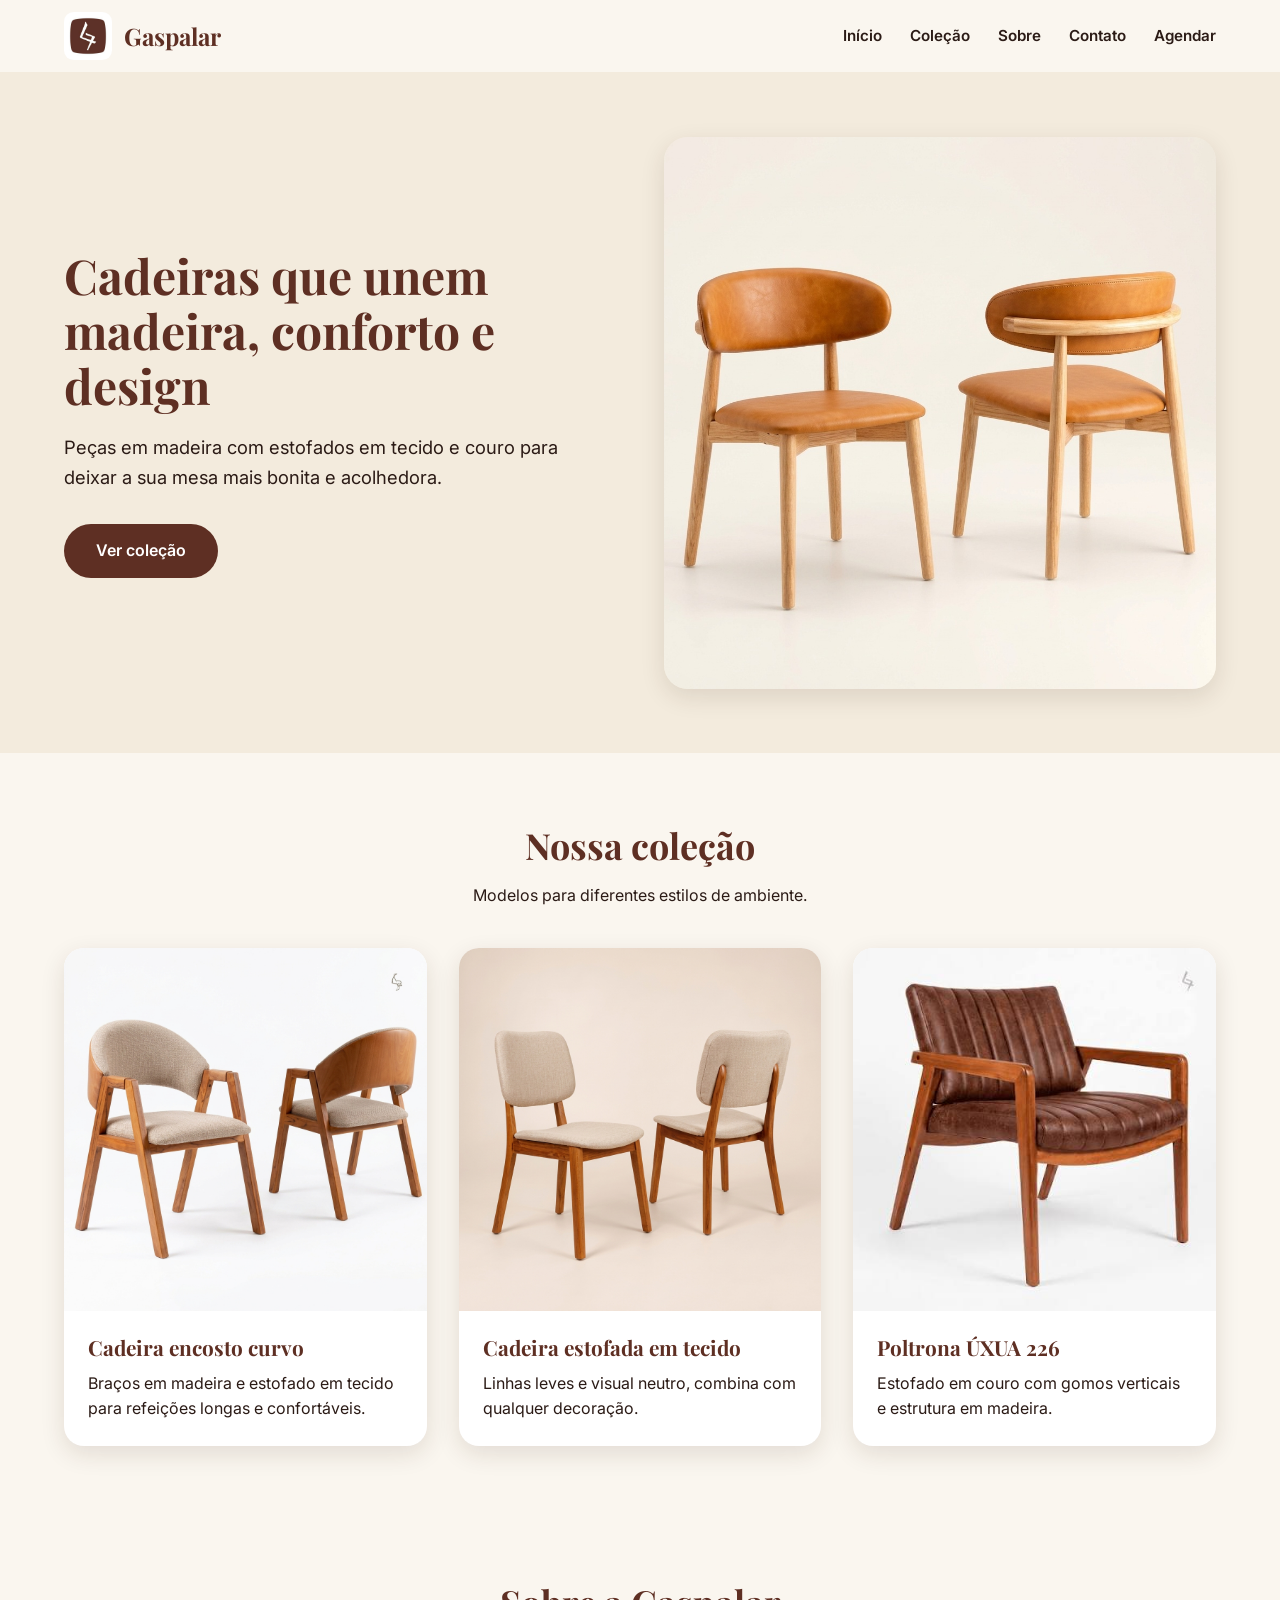
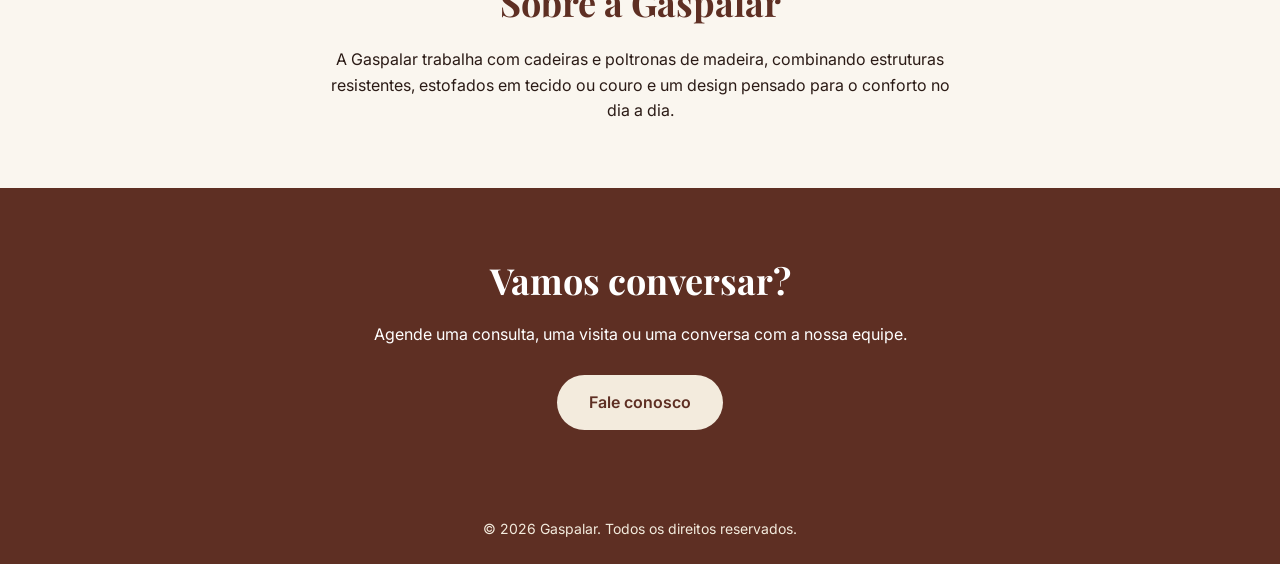
==== index.html @ da935040 "site finalizado com muito amor para o renanzinho, compre conosco!!" ====
<!DOCTYPE html>
<html lang="pt-BR">
<head>
  <meta charset="UTF-8">
  <meta name="viewport" content="width=device-width, initial-scale=1.0">
  <title>Gaspalar | Cadeiras de madeira</title>
  <link rel="preconnect" href="https://fonts.googleapis.com">
  <link rel="preconnect" href="https://fonts.gstatic.com" crossorigin>
  <link href="https://fonts.googleapis.com/css2?family=Inter:wght@400;600&family=Playfair+Display:wght@600;700&display=swap" rel="stylesheet">
  <link rel="stylesheet" href="style.css">
</head>
<body>
  <header class="topo">
    <a class="logo" href="#inicio">
      <img src="img/images.jpg LOGO GASPALAR.jpg" alt="Logo da Gaspalar">
      <span>Gaspalar</span>
    </a>
    <nav>
      <ul>
        <li><a href="#inicio">Início</a></li>
        <li><a href="#colecao">Coleção</a></li>
        <li><a href="#sobre">Sobre</a></li>
        <li><a href="#contato">Contato</a></li>
        <li><a href="agendar.html">Agendar</a></li>
      </ul>
    </nav>
  </header>

  <main>
    <section class="hero" id="inicio">
      <div class="hero-texto">
        <h1>Cadeiras que unem madeira, conforto e design</h1>
        <p>Peças em madeira com estofados em tecido e couro para deixar a sua mesa mais bonita e acolhedora.</p>
        <a class="btn" href="#colecao">Ver coleção</a>
      </div>
      <img src="img/cadeiras-couro-caramelo.jpg" alt="Duas cadeiras de madeira clara com assento e encosto em couro caramelo">
    </section>
    <section class="colecao" id="colecao">
      <h2 class="titulo-secao">Nossa coleção</h2>
      <p class="subtitulo">Modelos para diferentes estilos de ambiente.</p>
      <div class="cards">
        <article class="card">
          <img src="img/Gemini_Generated_Image_e75p4ee75p4ee75p.jpg" alt="Cadeira de madeira com braços e encosto curvo em tecido bege">
          <div>
            <h3>Cadeira encosto curvo</h3>
            <p>Braços em madeira e estofado em tecido para refeições longas e confortáveis.</p>
          </div>
        </article>
        <article class="card">
          <img src="img/Gemini_Generated_Image_y2dozry2dozry2do.jpg" alt="Cadeira de madeira com assento e encosto em tecido bege">
          <div>
            <h3>Cadeira estofada em tecido</h3>
            <p>Linhas leves e visual neutro, combina com qualquer decoração.</p>
          </div>
        </article>
        <article class="card">
          <img src="img/images.jpg ÚXUA 226 GASPALAR.jpg" alt="Poltrona de madeira com estofado em couro marrom">
          <div>
            <h3>Poltrona ÚXUA 226</h3>
            <p>Estofado em couro com gomos verticais e estrutura em madeira.</p>
          </div>
        </article>
      </div>
    </section>
    <section class="sobre" id="sobre">
      <h2 class="titulo-secao">Sobre a Gaspalar</h2>
      <p>A Gaspalar trabalha com cadeiras e poltronas de madeira, combinando estruturas resistentes, estofados em tecido ou couro e um design pensado para o conforto no dia a dia.</p>
    </section>

    <section class="contato" id="contato">
      <h2 class="titulo-secao">Vamos conversar?</h2>
      <p>Agende uma consulta, uma visita ou uma conversa com a nossa equipe.</p>
      <a class="btn btn-claro" href="agendar.html">Fale conosco</a>
    </section>
  </main>

  <footer class="rodape">
    <p>&copy; 2026 Gaspalar. Todos os direitos reservados.</p>
  </footer>
</body>
</html>
---- style.css ----
:root {
  --cafe: #5e2f23;
  --caramelo: #c77d2e;
  --bege: #f3ebdd;
  --creme: #faf6ef;
  --texto: #2b1b16;
  --branco: #ffffff;
  --fonte-titulo: "Playfair Display", Georgia, serif;
  --fonte-texto: "Inter", Arial, sans-serif;
  --raio: 1.25rem;
  --sombra: 0 0.5rem 1.5rem rgba(60, 30, 20, 0.12);
}

* { margin: 0; padding: 0; box-sizing: border-box; }
html { scroll-behavior: smooth; }
body { font-family: var(--fonte-texto); font-size: 1rem; line-height: 1.6; color: var(--texto); background: var(--creme); }
img { display: block; max-width: 100%; }

.topo { position: sticky; top: 0; z-index: 10; display: flex; justify-content: space-between; align-items: center; padding: 0.75rem 5%; background: var(--creme); border-bottom: 0.0625rem solid var(--bege); }
.logo { display: flex; align-items: center; gap: 0.75rem; font-family: var(--fonte-titulo); font-size: 1.5rem; font-weight: 700; color: var(--cafe); text-decoration: none; }
.logo img { width: 3rem; height: 3rem; border-radius: 0.6rem; }
nav ul { display: flex; gap: 1.75rem; list-style: none; }
nav a { font-size: 0.95rem; font-weight: 600; color: var(--texto); text-decoration: none; }

.rodape { padding: 1.5rem 5%; text-align: center; font-size: 0.875rem; color: var(--bege); background: var(--cafe); }

.hero { display: grid; grid-template-columns: 1fr 1fr; gap: 3rem; align-items: center; padding: 4rem 5%; background: var(--bege); }
.hero h1 { font-family: var(--fonte-titulo); font-size: 3rem; line-height: 1.15; color: var(--cafe); }
.hero p { max-width: 32rem; margin: 1.25rem 0 2rem; font-size: 1.15rem; }
.hero img { border-radius: 1.5rem; box-shadow: var(--sombra); }

.btn { display: inline-block; padding: 0.9rem 2rem; font-weight: 600; color: var(--branco); background: var(--cafe); border-radius: 62rem; text-decoration: none; }

.colecao { padding: 4rem 5%; text-align: center; }
.titulo-secao { font-family: var(--fonte-titulo); font-size: 2.25rem; color: var(--cafe); }
.subtitulo { margin-top: 0.5rem; }
.cards { display: grid; grid-template-columns: repeat(auto-fit, minmax(16rem, 1fr)); gap: 2rem; margin-top: 2.5rem; }
.card { overflow: hidden; text-align: left; background: var(--branco); border-radius: var(--raio); box-shadow: var(--sombra); }
.card img { width: 100%; aspect-ratio: 1 / 1; object-fit: cover; }
.card div { padding: 1.25rem 1.5rem 1.5rem; }
.card h3 { margin-bottom: 0.4rem; font-family: var(--fonte-titulo); font-size: 1.3rem; color: var(--cafe); }

/* Animações com transition */
.btn { transition: background 0.3s ease, transform 0.3s ease; }
.btn:hover { background: var(--caramelo); transform: translateY(-0.2rem); }
nav a { transition: color 0.3s ease; }
nav a:hover { color: var(--caramelo); }
.card { transition: transform 0.35s ease, box-shadow 0.35s ease; }
.card:hover { transform: translateY(-0.5rem); box-shadow: 0 1rem 2rem rgba(60, 30, 20, 0.2); }
.card img { transition: transform 0.5s ease; }
.card:hover img { transform: scale(1.06); }
.logo img { transition: transform 0.3s ease; }
.logo:hover img { transform: rotate(-6deg); }

@keyframes aparecer { from { opacity: 0; transform: translateY(1.5rem); } to { opacity: 1; transform: none; } }
.hero-texto, .hero img { animation: aparecer 0.9s ease both; }
.hero img { animation-delay: 0.2s; }

.sobre, .contato { padding: 4rem 5%; text-align: center; }
.sobre p { max-width: 40rem; margin: 1rem auto 0; }
.contato { color: var(--branco); background: var(--cafe); }
.contato .titulo-secao { color: var(--branco); }
.contato p { margin: 0.75rem 0 1.75rem; }
.btn-claro { color: var(--cafe); background: var(--bege); }

@media (max-width: 48rem) {
  .topo { flex-direction: column; gap: 0.75rem; }
  nav ul { gap: 1.1rem; }
  .hero { grid-template-columns: 1fr; padding: 2.5rem 5%; gap: 2rem; text-align: center; }
  .hero h1 { font-size: 2.1rem; }
  .hero p { margin-inline: auto; }
  .titulo-secao { font-size: 1.8rem; }
}
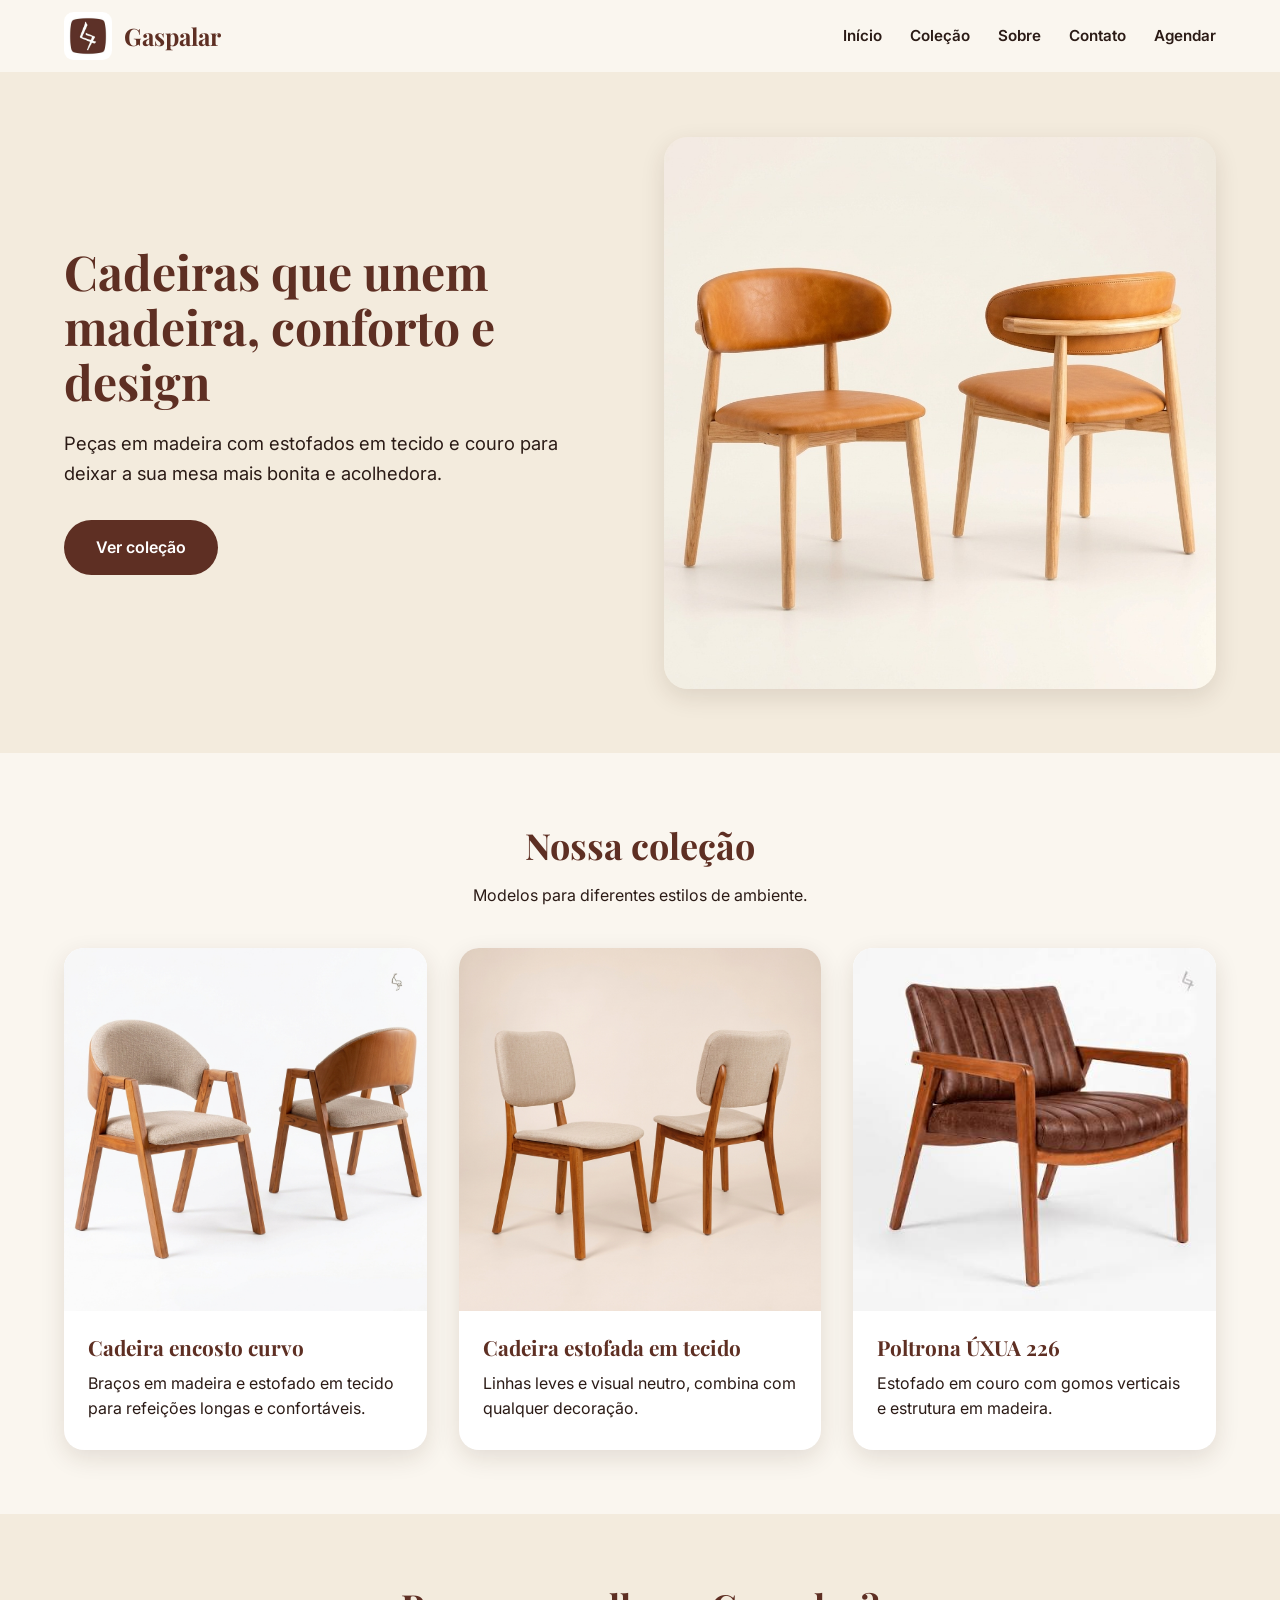
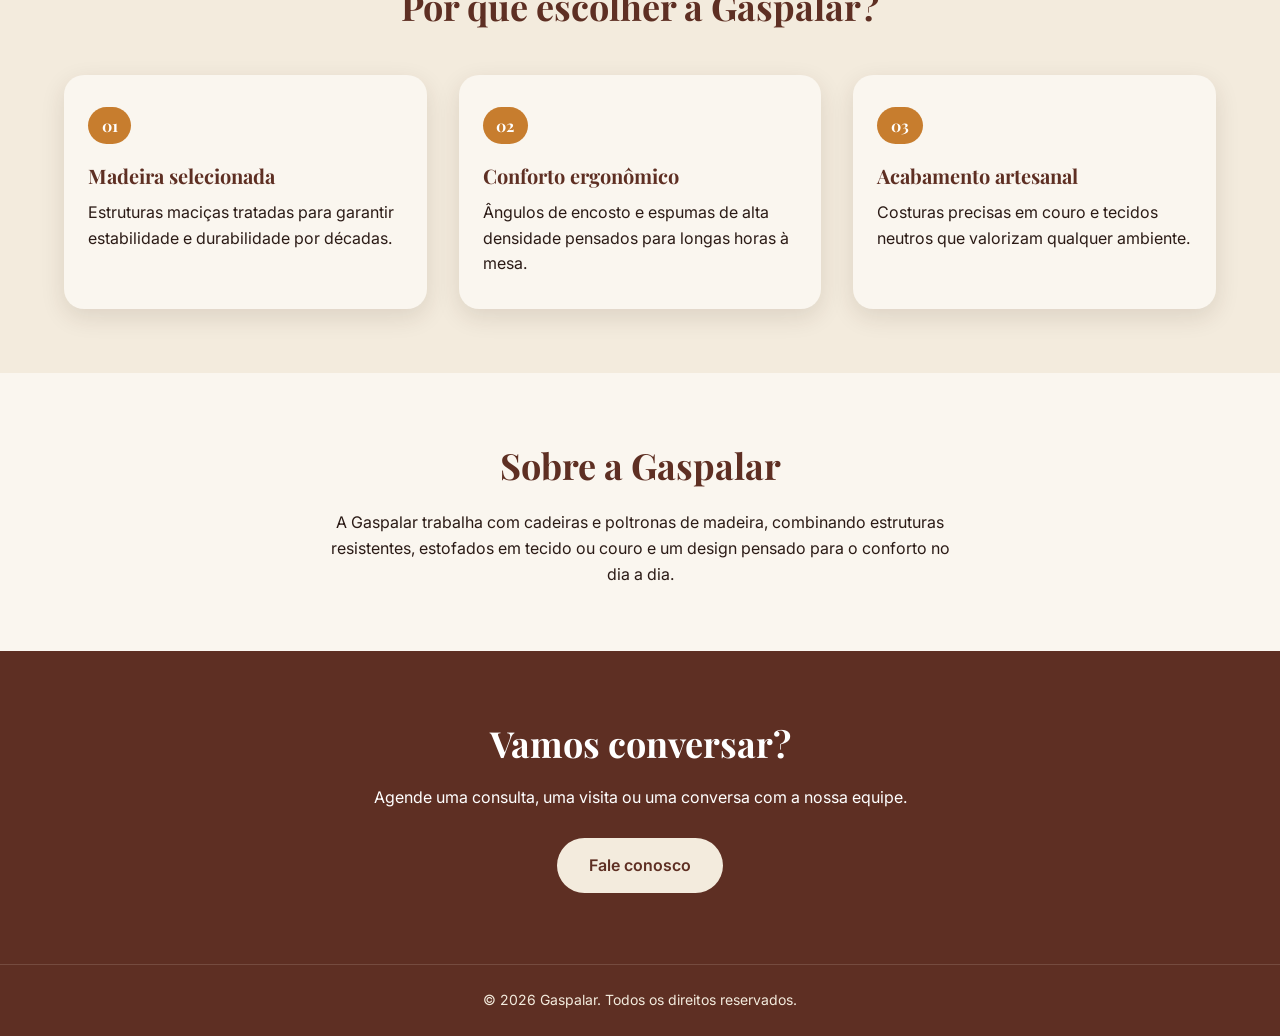
==== commit a3f9f4af: "ajustes final compre conosco renanzinho!!" ====
--- a/index.html
+++ b/index.html
@@ -33,35 +33,68 @@
         <p>Peças em madeira com estofados em tecido e couro para deixar a sua mesa mais bonita e acolhedora.</p>
         <a class="btn" href="#colecao">Ver coleção</a>
       </div>
-      <img src="img/cadeiras-couro-caramelo.jpg" alt="Duas cadeiras de madeira clara com assento e encosto em couro caramelo">
+      <div class="hero-imagem">
+        <img src="img/cadeiras-couro-caramelo.jpg" alt="Duas cadeiras de madeira clara com assento e encosto em couro caramelo">
+      </div>
     </section>
+
     <section class="colecao" id="colecao">
       <h2 class="titulo-secao">Nossa coleção</h2>
       <p class="subtitulo">Modelos para diferentes estilos de ambiente.</p>
       <div class="cards">
         <article class="card">
-          <img src="img/Gemini_Generated_Image_e75p4ee75p4ee75p.jpg" alt="Cadeira de madeira com braços e encosto curvo em tecido bege">
-          <div>
+          <div class="card-img-box">
+            <img src="img/Gemini_Generated_Image_e75p4ee75p4ee75p.jpg" alt="Cadeira de madeira com braços e encosto curvo em tecido bege">
+          </div>
+          <div class="card-conteudo">
             <h3>Cadeira encosto curvo</h3>
             <p>Braços em madeira e estofado em tecido para refeições longas e confortáveis.</p>
           </div>
         </article>
+
         <article class="card">
-          <img src="img/Gemini_Generated_Image_y2dozry2dozry2do.jpg" alt="Cadeira de madeira com assento e encosto em tecido bege">
-          <div>
+          <div class="card-img-box">
+            <img src="img/Gemini_Generated_Image_y2dozry2dozry2do.jpg" alt="Cadeira de madeira com assento e encosto em tecido bege">
+          </div>
+          <div class="card-conteudo">
             <h3>Cadeira estofada em tecido</h3>
             <p>Linhas leves e visual neutro, combina com qualquer decoração.</p>
           </div>
         </article>
+
         <article class="card">
-          <img src="img/images.jpg ÚXUA 226 GASPALAR.jpg" alt="Poltrona de madeira com estofado em couro marrom">
-          <div>
+          <div class="card-img-box">
+            <img src="img/images.jpg ÚXUA 226 GASPALAR.jpg" alt="Poltrona de madeira com estofado em couro marrom">
+          </div>
+          <div class="card-conteudo">
             <h3>Poltrona ÚXUA 226</h3>
             <p>Estofado em couro com gomos verticais e estrutura em madeira.</p>
           </div>
         </article>
       </div>
     </section>
+
+    <section class="diferenciais">
+      <h2 class="titulo-secao">Por que escolher a Gaspalar?</h2>
+      <div class="grid-diferenciais">
+        <div class="item-diferencial">
+          <span class="badge">01</span>
+          <h3>Madeira selecionada</h3>
+          <p>Estruturas maciças tratadas para garantir estabilidade e durabilidade por décadas.</p>
+        </div>
+        <div class="item-diferencial">
+          <span class="badge">02</span>
+          <h3>Conforto ergonômico</h3>
+          <p>Ângulos de encosto e espumas de alta densidade pensados para longas horas à mesa.</p>
+        </div>
+        <div class="item-diferencial">
+          <span class="badge">03</span>
+          <h3>Acabamento artesanal</h3>
+          <p>Costuras precisas em couro e tecidos neutros que valorizam qualquer ambiente.</p>
+        </div>
+      </div>
+    </section>
+
     <section class="sobre" id="sobre">
       <h2 class="titulo-secao">Sobre a Gaspalar</h2>
       <p>A Gaspalar trabalha com cadeiras e poltronas de madeira, combinando estruturas resistentes, estofados em tecido ou couro e um design pensado para o conforto no dia a dia.</p>
@@ -70,7 +103,7 @@
     <section class="contato" id="contato">
       <h2 class="titulo-secao">Vamos conversar?</h2>
       <p>Agende uma consulta, uma visita ou uma conversa com a nossa equipe.</p>
-      <a class="btn btn-claro" href="agendar.html">Fale conosco</a>
+      <a class="btn btn-claro btn-pulso" href="agendar.html">Fale conosco</a>
     </section>
   </main>
 
--- a/style.css
+++ b/style.css
@@ -11,63 +11,543 @@
   --sombra: 0 0.5rem 1.5rem rgba(60, 30, 20, 0.12);
 }
 
-* { margin: 0; padding: 0; box-sizing: border-box; }
-html { scroll-behavior: smooth; }
-body { font-family: var(--fonte-texto); font-size: 1rem; line-height: 1.6; color: var(--texto); background: var(--creme); }
-img { display: block; max-width: 100%; }
-
-.topo { position: sticky; top: 0; z-index: 10; display: flex; justify-content: space-between; align-items: center; padding: 0.75rem 5%; background: var(--creme); border-bottom: 0.0625rem solid var(--bege); }
-.logo { display: flex; align-items: center; gap: 0.75rem; font-family: var(--fonte-titulo); font-size: 1.5rem; font-weight: 700; color: var(--cafe); text-decoration: none; }
-.logo img { width: 3rem; height: 3rem; border-radius: 0.6rem; }
-nav ul { display: flex; gap: 1.75rem; list-style: none; }
-nav a { font-size: 0.95rem; font-weight: 600; color: var(--texto); text-decoration: none; }
-
-.rodape { padding: 1.5rem 5%; text-align: center; font-size: 0.875rem; color: var(--bege); background: var(--cafe); }
-
-.hero { display: grid; grid-template-columns: 1fr 1fr; gap: 3rem; align-items: center; padding: 4rem 5%; background: var(--bege); }
-.hero h1 { font-family: var(--fonte-titulo); font-size: 3rem; line-height: 1.15; color: var(--cafe); }
-.hero p { max-width: 32rem; margin: 1.25rem 0 2rem; font-size: 1.15rem; }
-.hero img { border-radius: 1.5rem; box-shadow: var(--sombra); }
-
-.btn { display: inline-block; padding: 0.9rem 2rem; font-weight: 600; color: var(--branco); background: var(--cafe); border-radius: 62rem; text-decoration: none; }
-
-.colecao { padding: 4rem 5%; text-align: center; }
-.titulo-secao { font-family: var(--fonte-titulo); font-size: 2.25rem; color: var(--cafe); }
-.subtitulo { margin-top: 0.5rem; }
-.cards { display: grid; grid-template-columns: repeat(auto-fit, minmax(16rem, 1fr)); gap: 2rem; margin-top: 2.5rem; }
-.card { overflow: hidden; text-align: left; background: var(--branco); border-radius: var(--raio); box-shadow: var(--sombra); }
-.card img { width: 100%; aspect-ratio: 1 / 1; object-fit: cover; }
-.card div { padding: 1.25rem 1.5rem 1.5rem; }
-.card h3 { margin-bottom: 0.4rem; font-family: var(--fonte-titulo); font-size: 1.3rem; color: var(--cafe); }
-
-/* Animações com transition */
-.btn { transition: background 0.3s ease, transform 0.3s ease; }
-.btn:hover { background: var(--caramelo); transform: translateY(-0.2rem); }
-nav a { transition: color 0.3s ease; }
-nav a:hover { color: var(--caramelo); }
-.card { transition: transform 0.35s ease, box-shadow 0.35s ease; }
-.card:hover { transform: translateY(-0.5rem); box-shadow: 0 1rem 2rem rgba(60, 30, 20, 0.2); }
-.card img { transition: transform 0.5s ease; }
-.card:hover img { transform: scale(1.06); }
-.logo img { transition: transform 0.3s ease; }
-.logo:hover img { transform: rotate(-6deg); }
-
-@keyframes aparecer { from { opacity: 0; transform: translateY(1.5rem); } to { opacity: 1; transform: none; } }
-.hero-texto, .hero img { animation: aparecer 0.9s ease both; }
-.hero img { animation-delay: 0.2s; }
-
-.sobre, .contato { padding: 4rem 5%; text-align: center; }
-.sobre p { max-width: 40rem; margin: 1rem auto 0; }
-.contato { color: var(--branco); background: var(--cafe); }
-.contato .titulo-secao { color: var(--branco); }
-.contato p { margin: 0.75rem 0 1.75rem; }
-.btn-claro { color: var(--cafe); background: var(--bege); }
-
+* {
+  margin: 0;
+  padding: 0;
+  box-sizing: border-box;
+}
+
+html {
+  scroll-behavior: smooth;
+}
+
+body {
+  font-family: var(--fonte-texto);
+  font-size: 1rem;
+  line-height: 1.6;
+  color: var(--texto);
+  background: var(--creme);
+}
+
+img {
+  display: block;
+  max-width: 100%;
+}
+
+/* Cabeçalho e Navegação */
+.topo {
+  position: sticky;
+  top: 0;
+  z-index: 10;
+  display: flex;
+  justify-content: space-between;
+  align-items: center;
+  padding: 0.75rem 5%;
+  background: rgba(250, 246, 239, 0.95);
+  backdrop-filter: blur(0.4rem);
+  border-bottom: 0.0625rem solid var(--bege);
+  animation: descerTopo 0.6s ease both;
+}
+
+.logo {
+  display: flex;
+  align-items: center;
+  gap: 0.75rem;
+  font-family: var(--fonte-titulo);
+  font-size: 1.5rem;
+  font-weight: 700;
+  color: var(--cafe);
+  text-decoration: none;
+}
+
+.logo img {
+  width: 3rem;
+  height: 3rem;
+  border-radius: 0.6rem;
+  transition: transform 0.35s ease, box-shadow 0.35s ease;
+}
+
+.logo:hover img {
+  transform: rotate(-6deg) scale(1.05);
+  box-shadow: 0 0.3rem 0.8rem rgba(94, 47, 35, 0.25);
+}
+
+nav ul {
+  display: flex;
+  gap: 1.75rem;
+  list-style: none;
+}
+
+nav a {
+  position: relative;
+  padding-bottom: 0.25rem;
+  font-size: 0.95rem;
+  font-weight: 600;
+  color: var(--texto);
+  text-decoration: none;
+  transition: color 0.3s ease;
+}
+
+nav a::after {
+  content: "";
+  position: absolute;
+  left: 0;
+  bottom: 0;
+  width: 0;
+  height: 0.125rem;
+  background: var(--caramelo);
+  transition: width 0.3s ease;
+}
+
+nav a:hover {
+  color: var(--caramelo);
+}
+
+nav a:hover::after {
+  width: 100%;
+}
+
+/* Seção Hero */
+.hero {
+  display: grid;
+  grid-template-columns: 1fr 1fr;
+  gap: 3rem;
+  align-items: center;
+  padding: 4rem 5%;
+  background: var(--bege);
+  overflow: hidden;
+}
+
+.hero h1 {
+  font-family: var(--fonte-titulo);
+  font-size: 3rem;
+  line-height: 1.15;
+  color: var(--cafe);
+}
+
+.hero p {
+  max-width: 32rem;
+  margin: 1.25rem 0 2rem;
+  font-size: 1.15rem;
+}
+
+.hero-imagem img {
+  border-radius: 1.5rem;
+  box-shadow: var(--sombra);
+  animation: flutuar 4.5s ease-in-out infinite;
+  transition: transform 0.4s ease;
+}
+
+.hero-imagem img:hover {
+  transform: scale(1.02);
+}
+
+/* Botões com animação de brilho e elevação */
+.btn {
+  position: relative;
+  overflow: hidden;
+  display: inline-block;
+  padding: 0.9rem 2rem;
+  font-weight: 600;
+  color: var(--branco);
+  background: var(--cafe);
+  border-radius: 62rem;
+  text-decoration: none;
+  transition: background 0.3s ease, transform 0.3s ease, box-shadow 0.3s ease;
+}
+
+.btn::before {
+  content: "";
+  position: absolute;
+  top: 0;
+  left: -100%;
+  width: 60%;
+  height: 100%;
+  background: linear-gradient(120deg, transparent, rgba(255, 255, 255, 0.3), transparent);
+  transition: left 0.55s ease;
+}
+
+.btn:hover {
+  background: var(--caramelo);
+  transform: translateY(-0.25rem);
+  box-shadow: 0 0.6rem 1.2rem rgba(94, 47, 35, 0.25);
+}
+
+.btn:hover::before {
+  left: 130%;
+}
+
+.btn-claro {
+  color: var(--cafe);
+  background: var(--bege);
+}
+
+.btn-claro:hover {
+  color: var(--branco);
+  background: var(--caramelo);
+}
+
+.btn-pulso {
+  animation: pulsarSuave 2.8s infinite;
+}
+
+/* Coleção e Cartões */
+.colecao {
+  padding: 4rem 5%;
+  text-align: center;
+}
+
+.titulo-secao {
+  font-family: var(--fonte-titulo);
+  font-size: 2.25rem;
+  color: var(--cafe);
+}
+
+.subtitulo {
+  margin-top: 0.5rem;
+}
+
+.cards {
+  display: grid;
+  grid-template-columns: repeat(auto-fit, minmax(16rem, 1fr));
+  gap: 2rem;
+  margin-top: 2.5rem;
+}
+
+.card {
+  position: relative;
+  overflow: hidden;
+  text-align: left;
+  background: var(--branco);
+  border-radius: var(--raio);
+  box-shadow: var(--sombra);
+  border-bottom: 0.25rem solid transparent;
+  opacity: 0;
+  animation: aparecer 0.8s ease forwards;
+  transition: transform 0.35s ease, box-shadow 0.35s ease, border-color 0.35s ease;
+}
+
+.card:nth-child(1) {
+  animation-delay: 0.15s;
+}
+
+.card:nth-child(2) {
+  animation-delay: 0.35s;
+}
+
+.card:nth-child(3) {
+  animation-delay: 0.55s;
+}
+
+.card:hover {
+  transform: translateY(-0.55rem);
+  box-shadow: 0 1.2rem 2.2rem rgba(60, 30, 20, 0.2);
+  border-bottom-color: var(--caramelo);
+}
+
+.card-img-box {
+  overflow: hidden;
+}
+
+.card img {
+  width: 100%;
+  aspect-ratio: 1 / 1;
+  object-fit: cover;
+  transition: transform 0.55s ease;
+}
+
+.card:hover img {
+  transform: scale(1.08);
+}
+
+.card-conteudo {
+  padding: 1.25rem 1.5rem 1.5rem;
+}
+
+.card h3 {
+  margin-bottom: 0.4rem;
+  font-family: var(--fonte-titulo);
+  font-size: 1.3rem;
+  color: var(--cafe);
+  transition: color 0.3s ease;
+}
+
+.card:hover h3 {
+  color: var(--caramelo);
+}
+
+/* Seção Diferenciais */
+.diferenciais {
+  padding: 4rem 5%;
+  text-align: center;
+  background: var(--bege);
+}
+
+.grid-diferenciais {
+  display: grid;
+  grid-template-columns: repeat(auto-fit, minmax(15rem, 1fr));
+  gap: 2rem;
+  margin-top: 2.5rem;
+}
+
+.item-diferencial {
+  padding: 2rem 1.5rem;
+  text-align: left;
+  background: var(--creme);
+  border-radius: var(--raio);
+  box-shadow: var(--sombra);
+  transition: transform 0.35s ease, background 0.35s ease;
+}
+
+.item-diferencial:hover {
+  transform: translateY(-0.4rem);
+  background: var(--branco);
+}
+
+.badge {
+  display: inline-block;
+  margin-bottom: 1rem;
+  padding: 0.35rem 0.85rem;
+  font-family: var(--fonte-titulo);
+  font-weight: 700;
+  color: var(--branco);
+  background: var(--caramelo);
+  border-radius: 62rem;
+  transition: transform 0.3s ease;
+}
+
+.item-diferencial:hover .badge {
+  transform: scale(1.1);
+}
+
+.item-diferencial h3 {
+  margin-bottom: 0.5rem;
+  font-family: var(--fonte-titulo);
+  font-size: 1.25rem;
+  color: var(--cafe);
+}
+
+/* Seções Sobre e Contato */
+.sobre, .contato {
+  padding: 4rem 5%;
+  text-align: center;
+}
+
+.sobre p {
+  max-width: 40rem;
+  margin: 1rem auto 0;
+}
+
+.contato {
+  color: var(--branco);
+  background: var(--cafe);
+}
+
+.contato .titulo-secao {
+  color: var(--branco);
+}
+
+.contato p {
+  margin: 0.75rem 0 1.75rem;
+}
+
+/* Página Agendar e Formulário Animado */
+.pagina-agendar {
+  display: grid;
+  grid-template-columns: 1fr 1.2fr;
+  gap: 3rem;
+  align-items: start;
+  padding: 4rem 5%;
+  animation: aparecer 0.8s ease both;
+}
+
+.agendar-info > p {
+  margin: 1rem 0 2rem;
+  font-size: 1.05rem;
+}
+
+.info-box {
+  margin-bottom: 1.25rem;
+  padding: 1.25rem 1.5rem;
+  background: var(--bege);
+  border-left: 0.25rem solid var(--caramelo);
+  border-radius: 0.75rem;
+  transition: transform 0.3s ease;
+}
+
+.info-box:hover {
+  transform: translateX(0.4rem);
+}
+
+.info-box h3 {
+  margin-bottom: 0.3rem;
+  font-family: var(--fonte-titulo);
+  font-size: 1.15rem;
+  color: var(--cafe);
+}
+
+.form-agendar {
+  padding: 2.25rem;
+  background: var(--branco);
+  border-radius: var(--raio);
+  box-shadow: var(--sombra);
+}
+
+.form-agendar h2 {
+  margin-bottom: 1.5rem;
+  font-family: var(--fonte-titulo);
+  font-size: 1.6rem;
+  color: var(--cafe);
+}
+
+.campo {
+  margin-bottom: 1.15rem;
+}
+
+.campo-duplo {
+  display: grid;
+  grid-template-columns: 1fr 1fr;
+  gap: 1rem;
+}
+
+.campo label {
+  display: block;
+  margin-bottom: 0.4rem;
+  font-size: 0.9rem;
+  font-weight: 600;
+  color: var(--cafe);
+}
+
+.campo input,
+.campo select,
+.campo textarea {
+  width: 100%;
+  padding: 0.8rem 1rem;
+  font-family: var(--fonte-texto);
+  font-size: 0.95rem;
+  color: var(--texto);
+  background: var(--creme);
+  border: 0.1rem solid var(--bege);
+  border-radius: 0.65rem;
+  outline: none;
+  transition: border-color 0.3s ease, box-shadow 0.3s ease, transform 0.2s ease;
+}
+
+.campo input:focus,
+.campo select:focus,
+.campo textarea:focus {
+  background: var(--branco);
+  border-color: var(--caramelo);
+  box-shadow: 0 0 0 0.25rem rgba(199, 125, 46, 0.18);
+  transform: translateY(-0.1rem);
+}
+
+.btn-full {
+  width: 100%;
+  margin-top: 0.5rem;
+  font-family: var(--fonte-texto);
+  font-size: 1rem;
+  border: none;
+  cursor: pointer;
+}
+
+/* Rodapé */
+.rodape {
+  padding: 1.5rem 5%;
+  text-align: center;
+  font-size: 0.875rem;
+  color: var(--bege);
+  background: var(--cafe);
+  border-top: 0.0625rem solid rgba(243, 235, 221, 0.15);
+}
+
+/* Keyframes das Animações */
+@keyframes aparecer {
+  from {
+    opacity: 0;
+    transform: translateY(1.5rem);
+  }
+  to {
+    opacity: 1;
+    transform: translateY(0);
+  }
+}
+
+@keyframes descerTopo {
+  from {
+    opacity: 0;
+    transform: translateY(-1rem);
+  }
+  to {
+    opacity: 1;
+    transform: translateY(0);
+  }
+}
+
+@keyframes flutuar {
+  0%, 100% {
+    transform: translateY(0);
+  }
+  50% {
+    transform: translateY(-0.5rem);
+  }
+}
+
+@keyframes pulsarSuave {
+  0%, 100% {
+    box-shadow: 0 0 0 0 rgba(243, 235, 221, 0.45);
+  }
+  50% {
+    box-shadow: 0 0 0 0.65rem rgba(243, 235, 221, 0);
+  }
+}
+
+.hero-texto {
+  animation: aparecer 0.9s ease both;
+}
+
+.hero-imagem {
+  animation: aparecer 0.9s ease 0.2s both;
+}
+
+/* Responsividade */
 @media (max-width: 48rem) {
-  .topo { flex-direction: column; gap: 0.75rem; }
-  nav ul { gap: 1.1rem; }
-  .hero { grid-template-columns: 1fr; padding: 2.5rem 5%; gap: 2rem; text-align: center; }
-  .hero h1 { font-size: 2.1rem; }
-  .hero p { margin-inline: auto; }
-  .titulo-secao { font-size: 1.8rem; }
+  .topo {
+    flex-direction: column;
+    gap: 0.75rem;
+  }
+
+  nav ul {
+    gap: 1.1rem;
+    flex-wrap: wrap;
+    justify-content: center;
+  }
+
+  .hero {
+    grid-template-columns: 1fr;
+    padding: 2.5rem 5%;
+    gap: 2rem;
+    text-align: center;
+  }
+
+  .hero h1 {
+    font-size: 2.1rem;
+  }
+
+  .hero p {
+    margin-inline: auto;
+  }
+
+  .titulo-secao {
+    font-size: 1.8rem;
+  }
+
+  .pagina-agendar {
+    grid-template-columns: 1fr;
+    padding: 2.5rem 5%;
+  }
+
+  .campo-duplo {
+    grid-template-columns: 1fr;
+  }
 }
